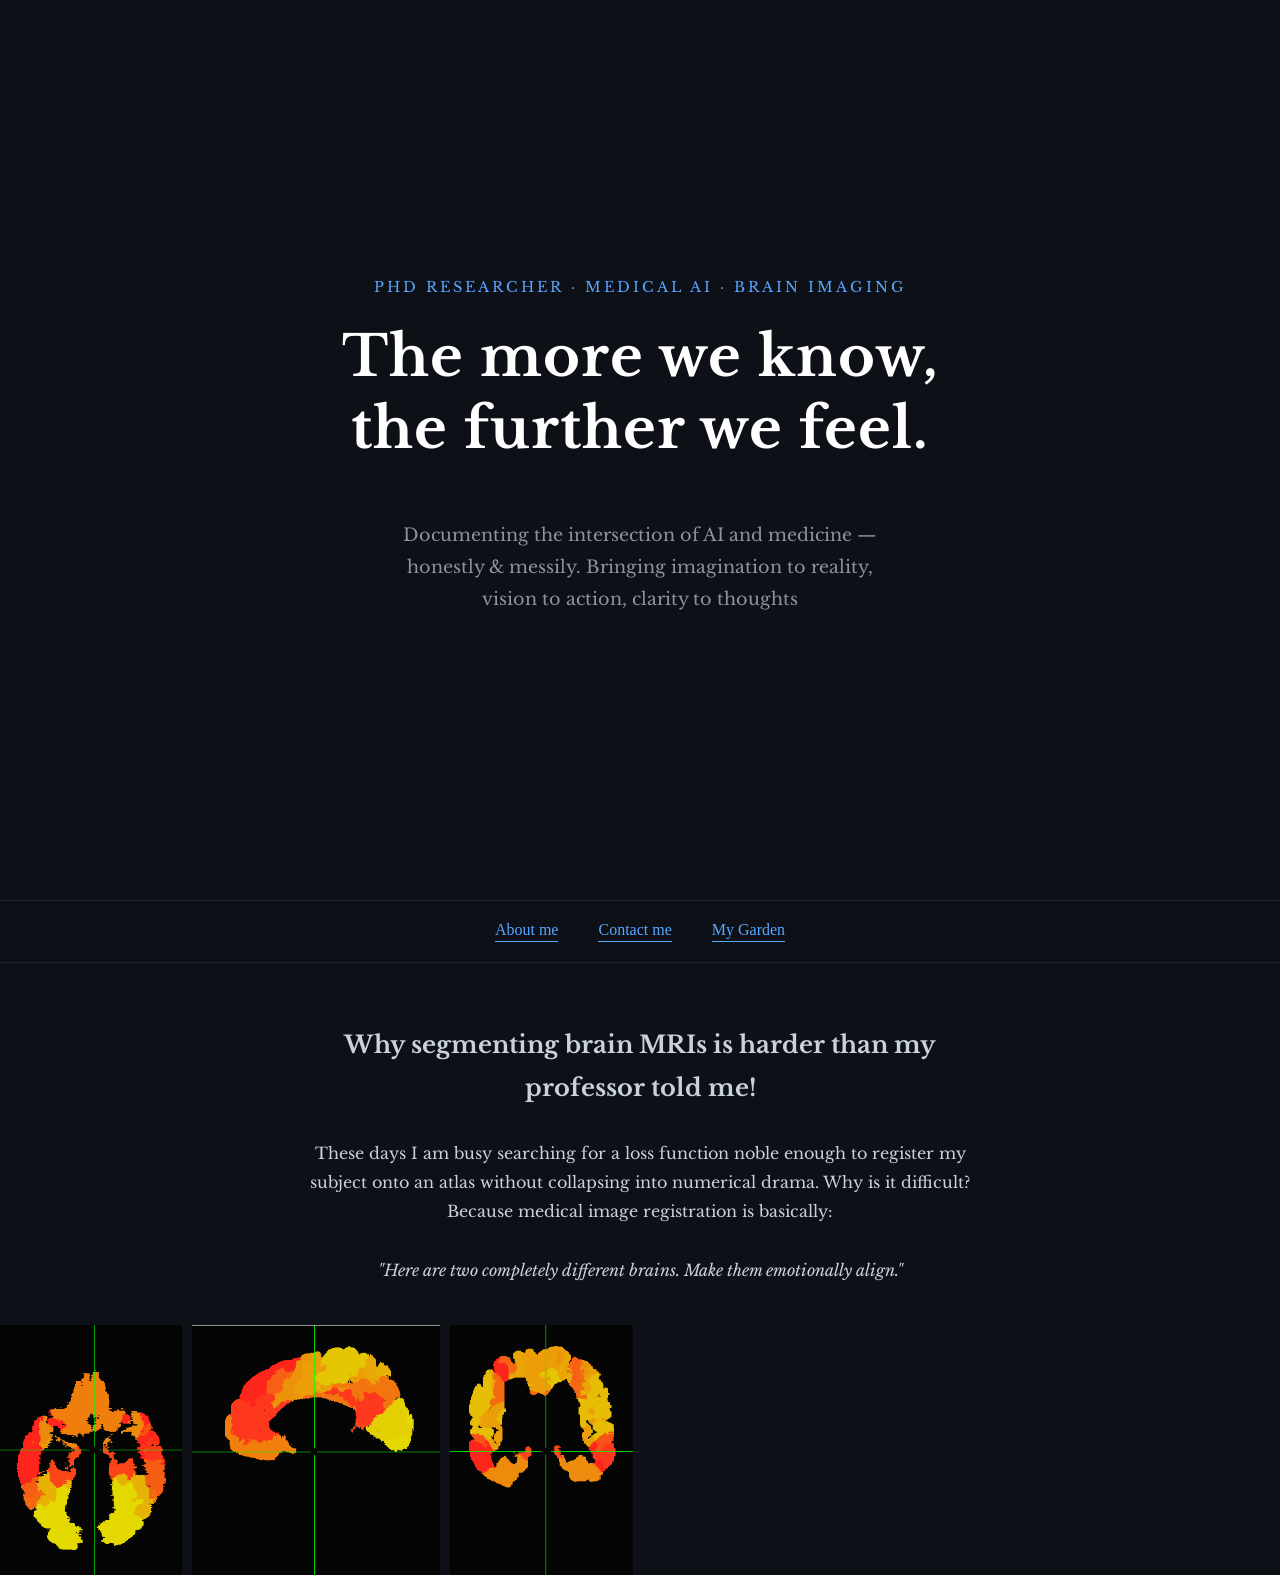
==== index.html @ f37e2a40 "added afni images" ====
<!DOCTYPE html>
<html lang="en">

<head>
  <meta charset="UTF-8">
  <meta name="viewport" content="width=device-width, initial-scale=1.0">
  <title>Sanju | Medical AI</title>
  <link rel="stylesheet" href="./style.css" />
  <link rel="preconnect" href="https://fonts.googleapis.com">
  <link rel="preconnect" href="https://fonts.gstatic.com" crossorigin>
  <link href="https://fonts.googleapis.com/css2?family=Libre+Baskerville:ital@0;1&display=swap" rel="stylesheet">
</head>

<body>

  <!-- HERO SECTION -->
  <section class="hero">
    <p class="hero-sub">PhD Researcher · Medical AI · Brain Imaging</p>
    <h1 class="hero-title">The more we know,<br>the further we feel.</h1>
    <p class="hero-desc">Documenting the intersection of AI and medicine — honestly & messily.
      Bringing imagination to reality, vision to action, clarity to thoughts</p>
    <!-- <a href="#post" class="hero-btn">Read my first post ↓</a> -->
    <!-- <a href="#post" class="hero-btn">Read my second post ↓</a> -->

  </section>

  <!-- NAV -->
  <nav>
    <a href="public/about.html">About me</a>
    <a href="public/contact.html">Contact me</a>
    <a href="public/garden.html">My Garden</a>
    
  </nav>

  <!-- FIRST POST -->
  <div class="bio" id="post">
    <h2>Why segmenting brain MRIs is harder than my professor told me!</h2>
    <p>
      These days I am busy searching for a loss function noble enough
      to register my subject onto an atlas
      without collapsing into numerical drama. Why is it difficult?
      Because medical image registration is basically:
    </p>
    <p><i>"Here are two completely different brains. Make them emotionally align."</i></p>
  </div>
  <div style="display: flex; gap: 10px; align-items: center;">
  <img src="./Screenshot from 2026-05-16 15-32-37.png" height="250" alt="axial-brain"/>
  <img src="./Screenshot from 2026-05-16 15-32-44.png" height="250" alt="sagittal-brain"/>
  <img src="./Screenshot from 2026-05-16 15-32-49.png" height="250" alt="sagittal-brain"/>
</div>

</body>
</html>
---- style.css ----
body {
    background-color: #0d1117;
    margin: 0;
    padding: 0;
}

h1 {
    text-transform: uppercase;
    font-size: 2rem;
    color: #58a6ff;
    letter-spacing: 2px;
    text-align: center;
    margin-top: 60px;
}

.bio {
    max-width: 700px;
    margin: 40px auto;
    color: #c9d1d9;
    font-family: Libre Baskerville, serif;
    text-align: center;
    line-height: 1.8;
}

p {
    max-width: 700px;
    margin: 30px auto;
    color: #c9d1d9;
    font-family: Libre Baskerville, serif;
    text-align: center;
    line-height: 1.8;
}

a {
    color: #58a6ff;
    text-decoration: none;
    border-bottom: 1px solid #58a6ff;
    padding-bottom: 2px;
}

a:hover {
    color: #ffffff;
    border-bottom-color: #ffffff;
}

/* HERO */
.hero {
    min-height: 100vh;
    display: flex;
    flex-direction: column;
    justify-content: center;
    align-items: center;
    text-align: center;
    padding: 0 20px;
}

.hero-sub {
    color: #58a6ff;
    font-family: Libre Baskerville, serif;
    font-size: 0.9rem;
    letter-spacing: 3px;
    text-transform: uppercase;
    margin-bottom: 20px;
}

.hero-title {
    font-size: 3.5rem;
    color: #ffffff;
    font-family: Libre Baskerville, serif;
    line-height: 1.3;
    margin: 0 0 24px 0;
    text-transform: none;
    letter-spacing: 1px;
}

.hero-desc {
    color: #8b949e;
    font-size: 1.1rem;
    font-family: Libre Baskerville, serif;
    max-width: 500px;
    line-height: 1.8;
    margin-bottom: 40px;
}

.hero-btn {
    border: 1px solid #58a6ff;
    padding: 12px 28px;
    border-radius: 4px;
    font-family: Libre Baskerville, serif;
    font-size: 0.95rem;
}

/* NAV */
nav {
    display: flex;
    justify-content: center;
    gap: 40px;
    padding: 20px 0;
    border-top: 1px solid #21262d;
    border-bottom: 1px solid #21262d;
    margin-bottom: 60px;
}
.image-registration {
    max-width: 700px;
    color: #c9d1d9;
    font-family: Libre Baskerville, serif;
    text-align: center;
    line-height: 1.8;
}
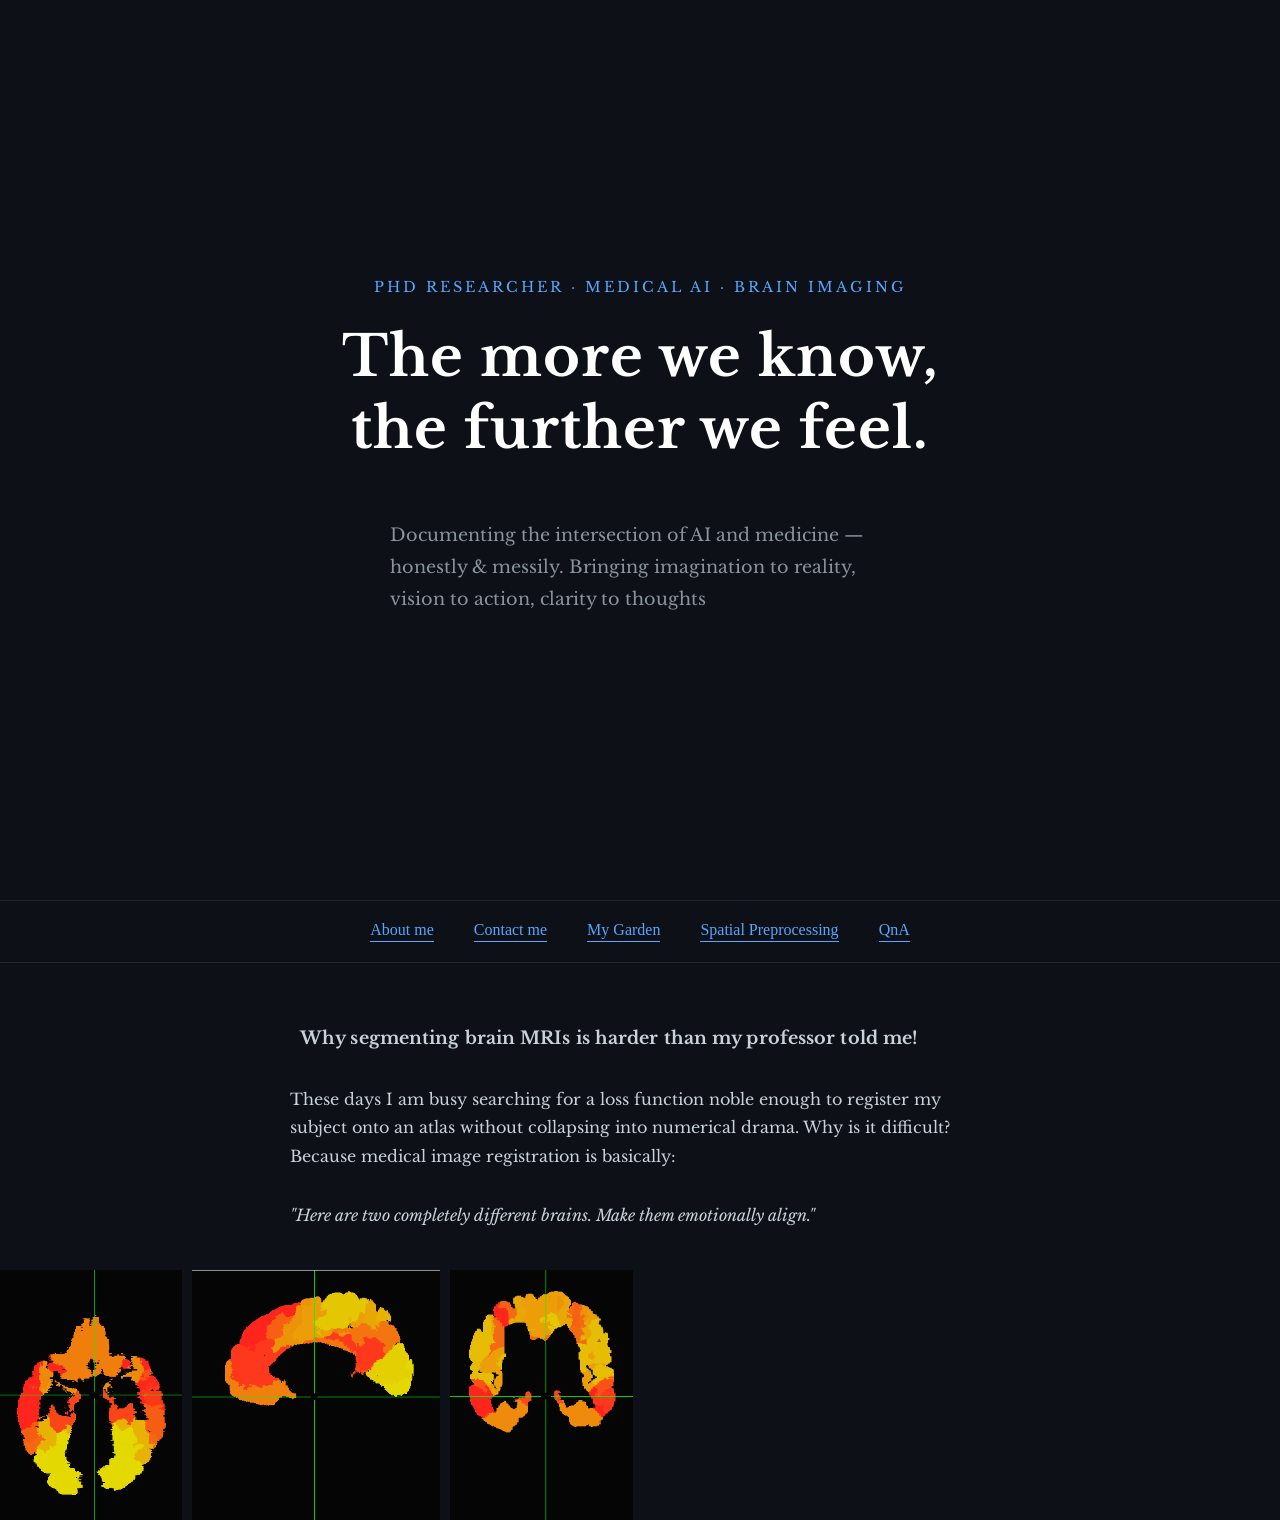
==== commit 0db6ec01: "Added QnA section" ====
--- a/index.html
+++ b/index.html
@@ -29,6 +29,8 @@
     <a href="public/about.html">About me</a>
     <a href="public/contact.html">Contact me</a>
     <a href="public/garden.html">My Garden</a>
+    <a href="public/19MayNotes.html">Spatial Preprocessing</a>
+    <a href ="public/QnA.html">QnA</a>
     
   </nav>
 
--- a/style.css
+++ b/style.css
@@ -9,10 +9,21 @@
     font-size: 2rem;
     color: #58a6ff;
     letter-spacing: 2px;
+    margin-left: 10px;
     text-align: center;
     margin-top: 60px;
 }
 
+h2 {
+  text-transform: inherit;
+  font-size: 1.1rem;
+  color: #c9d1d9;
+  letter-spacing: 0.1px;
+  text-align: left;
+  margin-top: 10px;
+  margin-left: 10px;
+  margin-bottom: 5px;
+}
 .bio {
     max-width: 700px;
     margin: 40px auto;
@@ -27,7 +38,7 @@
     margin: 30px auto;
     color: #c9d1d9;
     font-family: Libre Baskerville, serif;
-    text-align: center;
+    text-align: left;
     line-height: 1.8;
 }
 
@@ -107,3 +118,228 @@
     text-align: center;
     line-height: 1.8;
 }
+.garden-section {
+      margin: 2.5rem 0;
+      color: #c9d1d9;
+    }
+.garden-section h2 {
+      font-family: 'Libre Baskerville', serif;
+      color: #c9d1d9;
+      font-size: 1.3rem;
+      margin-bottom: 1rem;
+      border-bottom: 1px solid #e0ddd6;
+      padding-bottom: 0.4rem;
+    }
+ 
+.garden-section p {
+      font-family: 'Libre Baskerville', serif;
+      color: #c9d1d9;
+      line-height: 1.85;
+      font-size: 0.97rem;
+    }
+    /* ── Roadmap ── */
+.roadmap {
+      display: flex;
+      color: #c9d1d9;
+      flex-direction: column;
+      gap: 0;
+      margin-top: 1.5rem;
+      position: relative;
+    }
+ 
+.roadmap-stage {
+      display: grid;
+      color: #c9d1d9;
+      grid-template-columns: 110px 1px 1fr;
+      gap: 0 1.5rem;
+      align-items: start;
+    }
+ 
+.stage-label {
+      text-align: right;
+      color: #c9d1d9;
+      padding-top: 0.2rem;
+    }
+ .stage-label span {
+      font-family: 'Libre Baskerville', serif;
+      font-size: 0.72rem;
+      font-style: italic;
+      color: #c9d1d9;
+      display: block;
+      line-height: 1.4;
+    }
+ 
+.stage-label strong {
+      font-family: 'Libre Baskerville', serif;
+      font-size: 0.82rem;
+      display: block;
+      color: #c9d1d9;
+      margin-bottom: 2px;
+    }
+ 
+.stage-line {
+      background: #d4d0c8;
+      color: #c9d1d9;
+      width: 1px;
+      position: relative;
+      min-height: 100%;
+    }
+ 
+.stage-line::before {
+      content: '';
+      width: 9px;
+      height: 9px;
+      border-radius: 50%;
+      color: #c9d1d9;
+      position: absolute;
+      top: 6px;
+      left: 50%;
+      transform: translateX(-50%);
+    }
+ 
+.stage-line.done::before {
+      background: #3b6d11;
+      color: #c9d1d9;
+    }
+ 
+.stage-line.active::before {
+      background: #185fa5;
+      box-shadow: 0 0 0 3px #e6f1fb;
+    }
+ 
+.stage-content {
+      padding: 0 0 2rem 0;
+      color: white;
+    }
+ 
+.stage-content h3 {
+      font-family: 'Libre Baskerville', serif;
+      color: #c9d1d9;
+      font-size: 0.9rem;
+      margin: 0 0 0.5rem;
+    }
+    .resource-list {
+      list-style: none;
+      padding: 0;
+      margin: 0;
+      display: flex;
+      flex-direction: column;
+      gap: 0.35rem;
+    }
+ 
+    .resource-list li {
+      font-family: 'Libre Baskerville', serif;
+      font-size: 0.82rem;
+      color: #c9d1d9;
+      line-height: 1.5;
+      display: flex;
+      align-items: baseline;
+      gap: 0.5rem;
+    }
+ 
+    .resource-list li::before {
+      content: '→';
+      font-size: 0.75rem;
+      color: #c9d1d9;
+      flex-shrink: 0;
+    }
+ 
+    .badge {
+      display: inline-block;
+      font-size: 0.65rem;
+      color: #c9d1d9;
+      font-family: monospace;
+      padding: 1px 6px;
+      border-radius: 3px;
+      margin-left: 4px;
+      vertical-align: middle;
+      flex-shrink: 0;
+    }
+ 
+    .badge-done {
+      background: #eaf3de;
+      color: #3b6d11;
+    }
+ 
+    .badge-next {
+      background: #e6f1fb;
+      color: #c9d1d9;
+    }
+ 
+    .badge-pending {
+      background: #f1efe8;
+      color: #888;
+    }
+ 
+    /* ── Session Notes ── */
+    .session-note {
+      border-left: 2px solid #d4d0c8;
+      padding-left: 1.2rem;
+      margin: 1.5rem 0;
+    }
+ 
+    .session-date {
+      margin: top 1px;
+      font-family: 'Libre Baskerville', serif;
+      font-size: 0.72rem;
+      font-style: italic;
+      color: #c9d1d9;
+      margin-bottom: 0.8rem;
+    }
+ 
+    .concept-block {
+      margin-bottom: 1.4rem;
+      color: #c9d1d9;
+    }
+ 
+    .concept-block h4 {
+      font-family: 'Libre Baskerville', serif;
+      font-size: 0.88rem;
+      color: #c9d1d9;
+      margin: 0 0 0.3rem;
+      font-style: italic;
+    }
+ 
+    .concept-block p {
+      font-family: 'Libre Baskerville', serif;
+      font-size: 0.84rem;
+      color: #c9d1d9;
+      line-height: 1.75;
+      margin: 0;
+    }
+ 
+    .math-note {
+      font-family: 'Libre Baskerville', serif;
+      font-size: 0.8rem;
+      background: #f7f5f0;
+      border-radius: 4px;
+      padding: 0.6rem 0.9rem;
+      margin-top: 0.5rem;
+      color: #444;
+      font-style: italic;
+    }
+ 
+    .open-question {
+      margin-top: 2rem;
+      padding: 1rem 1.2rem;
+      border: 1px dashed #c8c4ba;
+      border-radius: 2px;
+    }
+ 
+    .open-question p {
+      font-family: 'Libre Baskerville', serif;
+      font-size: 0.84rem;
+      font-style: italic;
+      color: white;
+      margin: 0;
+      line-height: 1.5;
+    }
+ 
+    .open-question p::before {
+      content: 'Open question: ';
+      font-style: normal;
+      font-size: 0.92rem;
+      color: #e10f0f;
+      display: block;
+      margin-bottom: 2px;
+    }
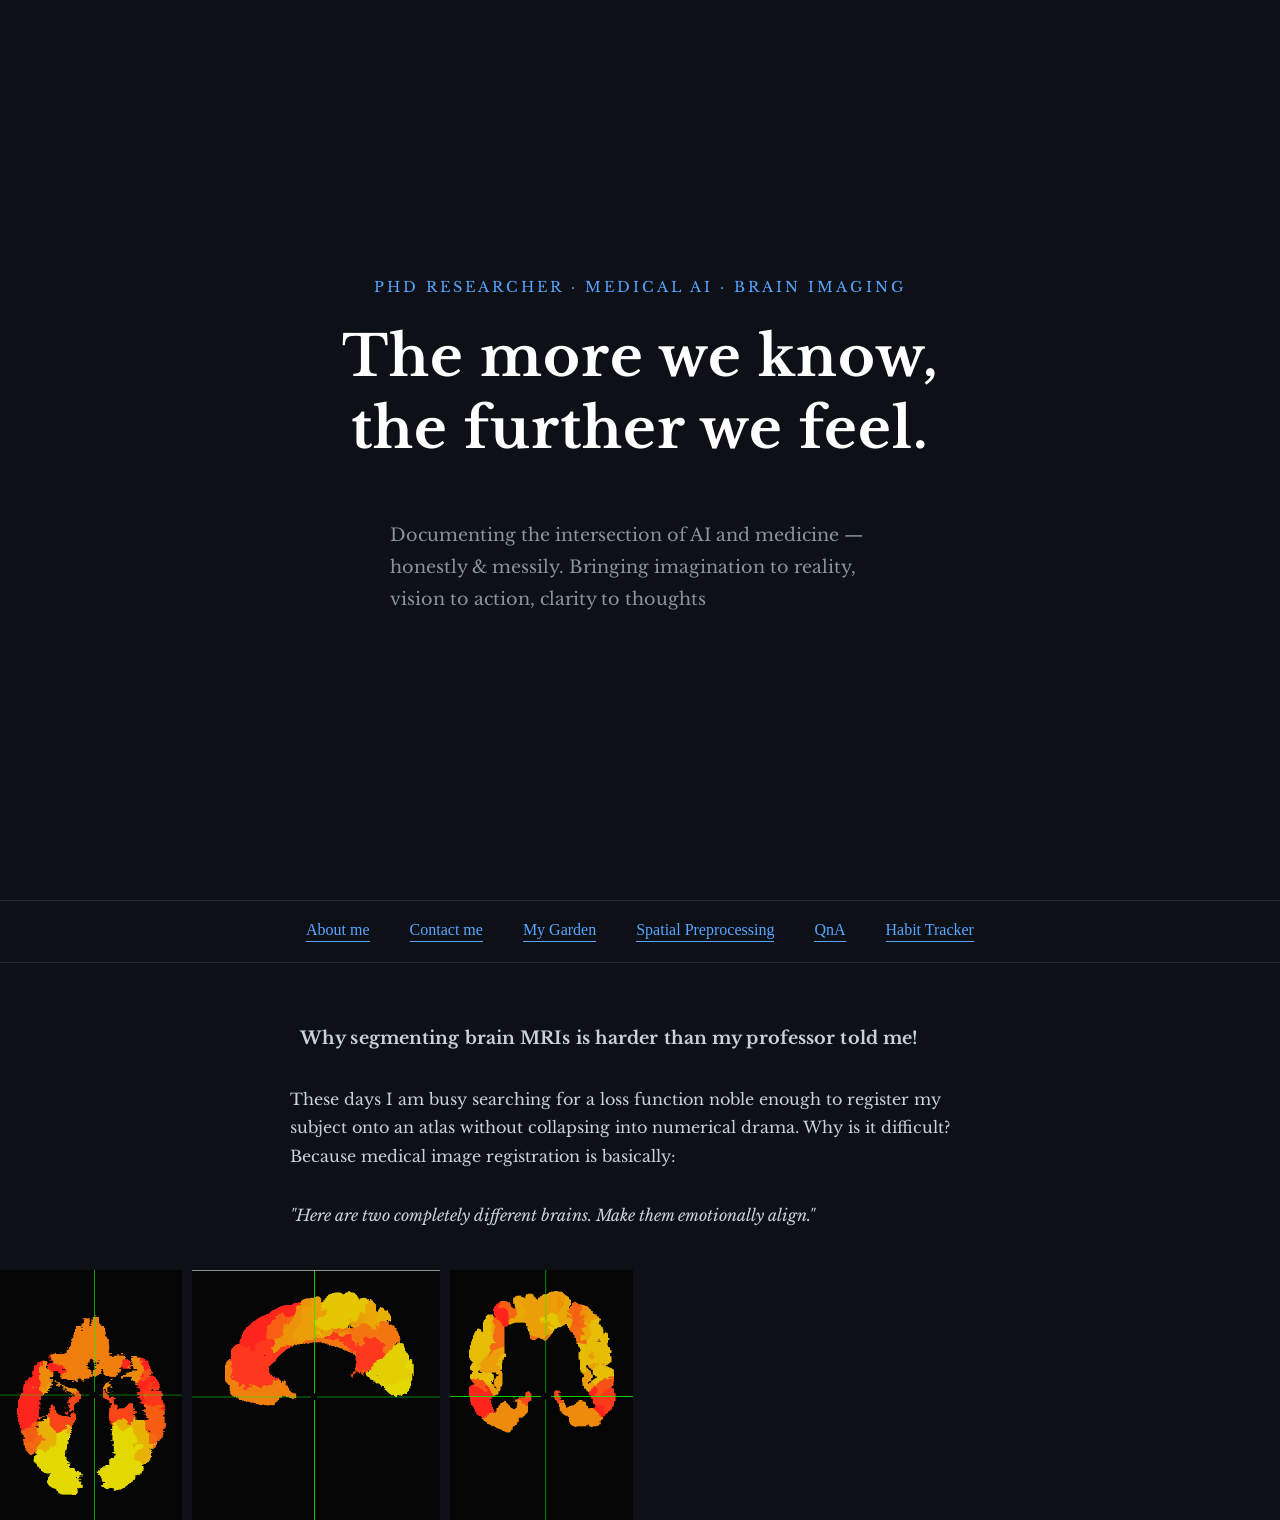
==== commit 3e4215b1: "Add link to Habit Tracker in navigation" ====
--- a/index.html
+++ b/index.html
@@ -31,6 +31,7 @@
     <a href="public/garden.html">My Garden</a>
     <a href="public/19MayNotes.html">Spatial Preprocessing</a>
     <a href ="public/QnA.html">QnA</a>
+    <a href="/brain-site/habit-tracker.html">Habit Tracker</a>
     
   </nav>
 
@@ -52,4 +53,4 @@
 </div>
 
 </body>
-</html>+</html>
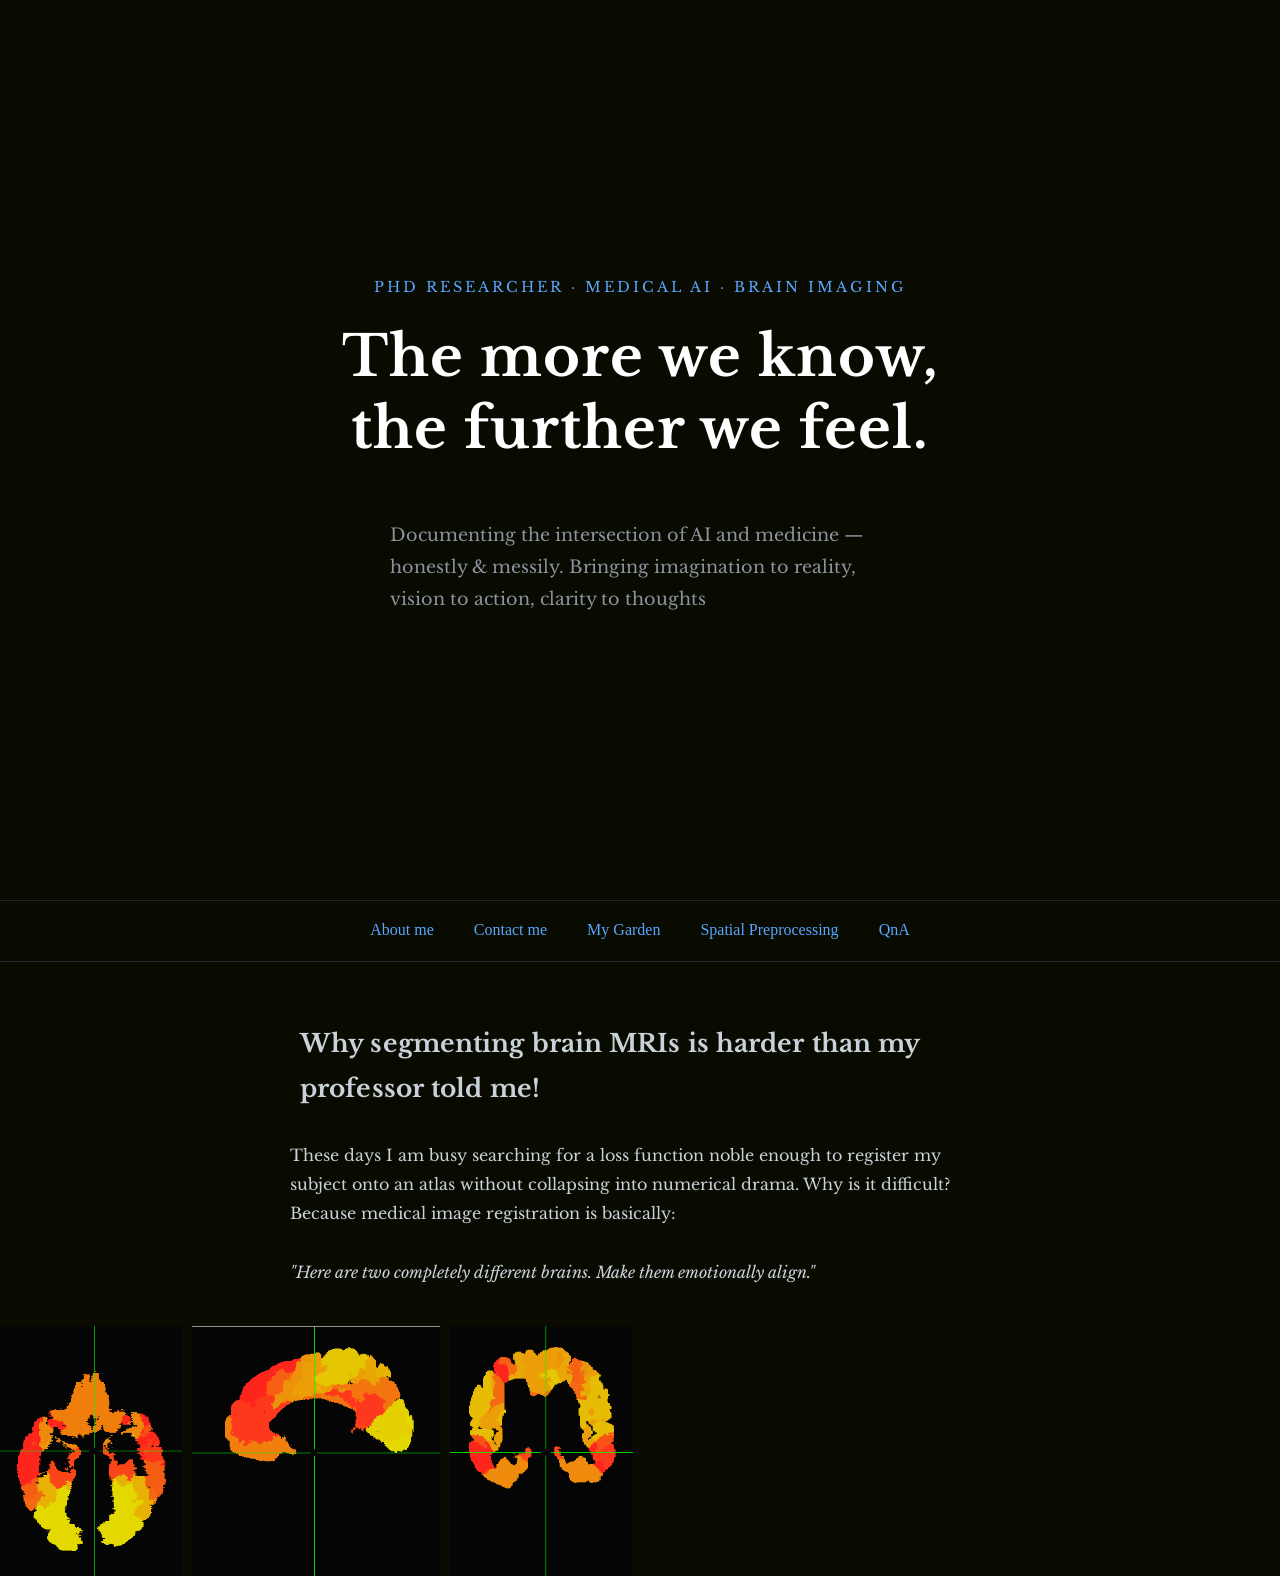
==== commit 5a3ed71d: "pulling remote to local" ====
--- a/index.html
+++ b/index.html
@@ -31,7 +31,6 @@
     <a href="public/garden.html">My Garden</a>
     <a href="public/19MayNotes.html">Spatial Preprocessing</a>
     <a href ="public/QnA.html">QnA</a>
-    <a href="/brain-site/habit-tracker.html">Habit Tracker</a>
     
   </nav>
 
--- a/style.css
+++ b/style.css
@@ -1,5 +1,5 @@
 body {
-    background-color: #0d1117;
+    background-color: #090b01;
     margin: 0;
     padding: 0;
 }
@@ -16,7 +16,7 @@
 
 h2 {
   text-transform: inherit;
-  font-size: 1.1rem;
+  font-size: 1.55rem;
   color: #c9d1d9;
   letter-spacing: 0.1px;
   text-align: left;
@@ -45,7 +45,6 @@
 a {
     color: #58a6ff;
     text-decoration: none;
-    border-bottom: 1px solid #58a6ff;
     padding-bottom: 2px;
 }
 
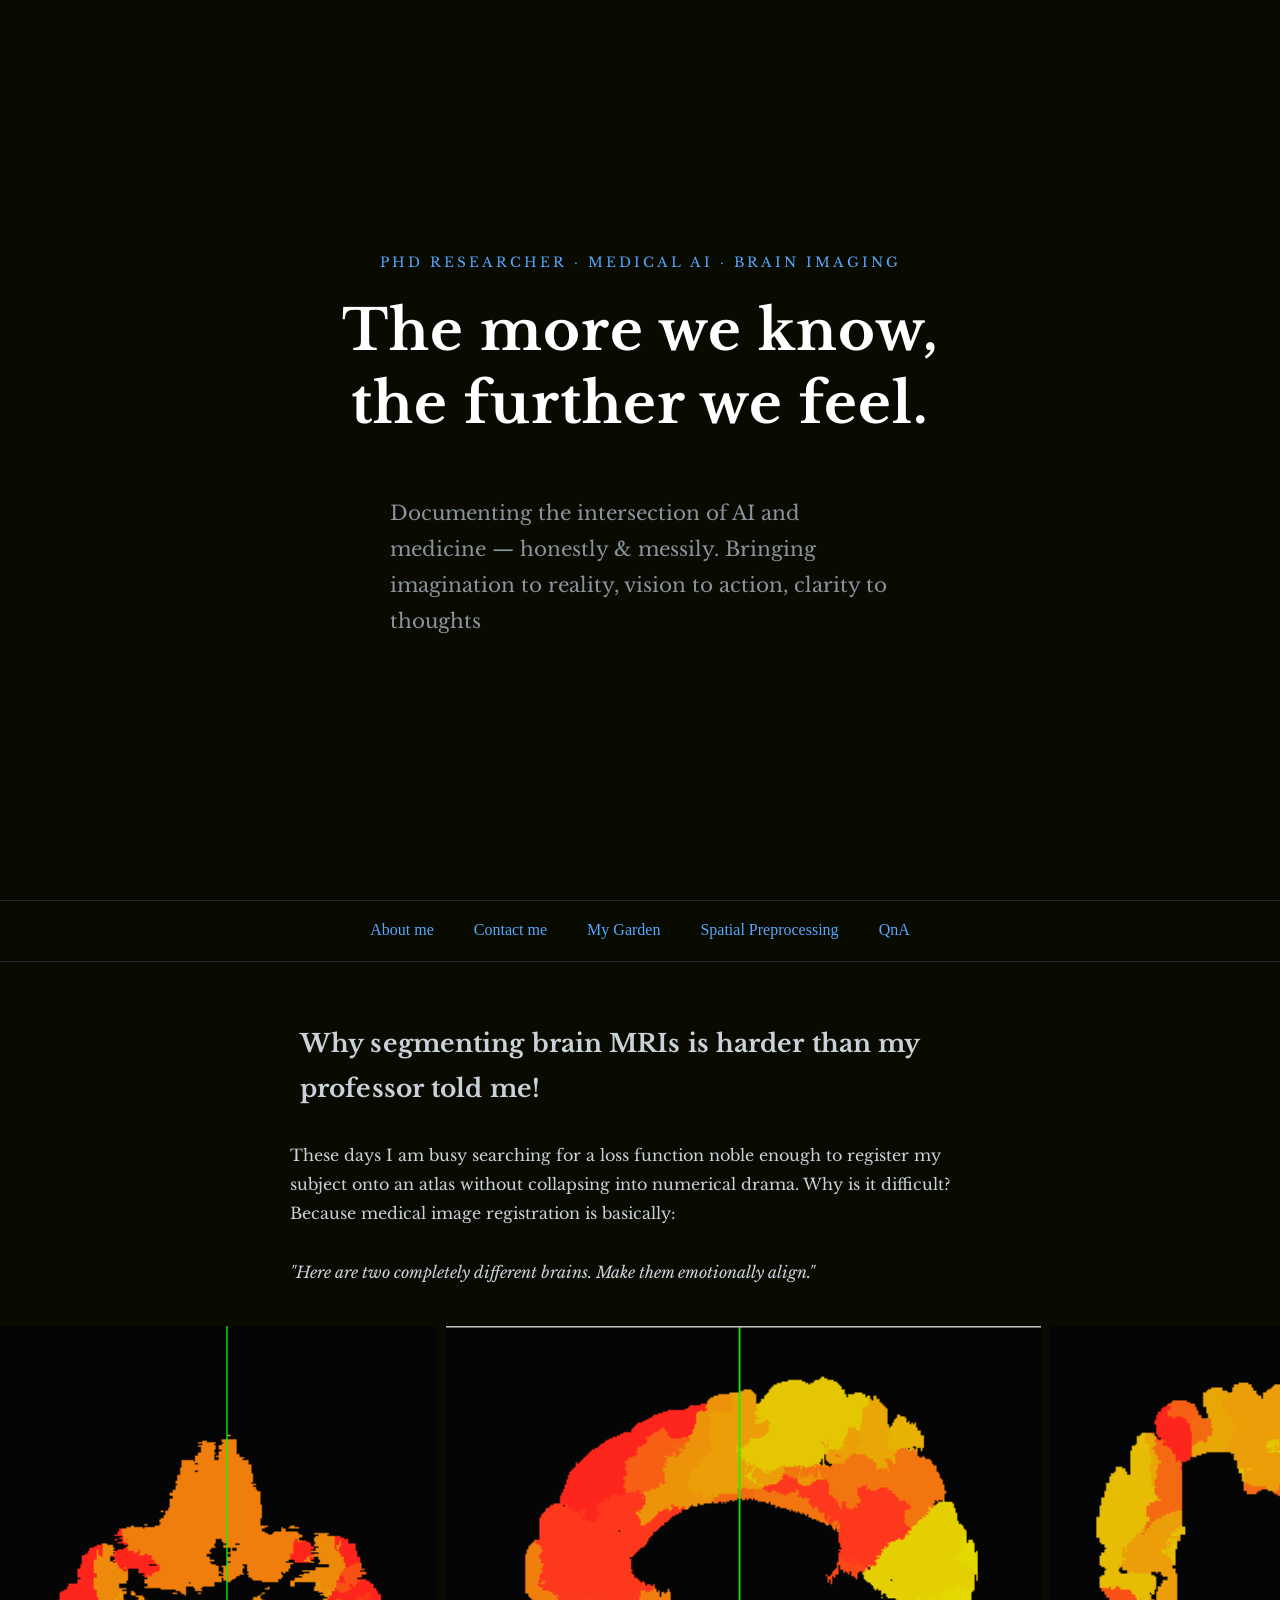
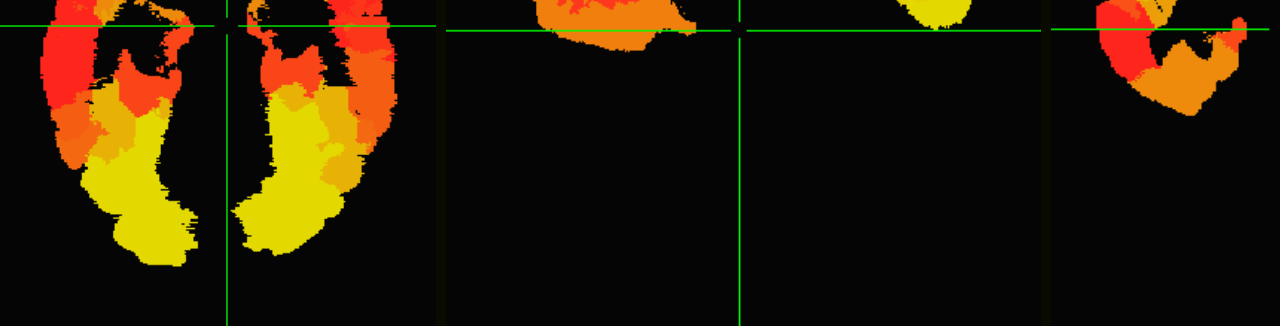
==== commit fc07f6c8: "modifird fig and QnA text" ====
--- a/index.html
+++ b/index.html
@@ -36,9 +36,10 @@
 
   <!-- FIRST POST -->
   <div class="bio" id="post">
-    <h2>Why segmenting brain MRIs is harder than my professor told me!</h2>
+    <h3>Why segmenting brain MRIs is harder than my professor told me!</h3>
     <p>
-      These days I am busy searching for a loss function noble enough
+      These days I am busy searching
+       for a loss function noble enough
       to register my subject onto an atlas
       without collapsing into numerical drama. Why is it difficult?
       Because medical image registration is basically:
@@ -46,9 +47,9 @@
     <p><i>"Here are two completely different brains. Make them emotionally align."</i></p>
   </div>
   <div style="display: flex; gap: 10px; align-items: center;">
-  <img src="./Screenshot from 2026-05-16 15-32-37.png" height="250" alt="axial-brain"/>
-  <img src="./Screenshot from 2026-05-16 15-32-44.png" height="250" alt="sagittal-brain"/>
-  <img src="./Screenshot from 2026-05-16 15-32-49.png" height="250" alt="sagittal-brain"/>
+  <img src="./Screenshot from 2026-05-16 15-32-37.png" height="600" alt="axial-brain"/>
+  <img src="./Screenshot from 2026-05-16 15-32-44.png" height="600" alt="sagittal-brain"/>
+  <img src="./Screenshot from 2026-05-16 15-32-49.png" height="600" alt="sagittal-brain"/>
 </div>
 
 </body>
--- a/style.css
+++ b/style.css
@@ -14,7 +14,7 @@
     margin-top: 60px;
 }
 
-h2 {
+h3 {
   text-transform: inherit;
   font-size: 1.55rem;
   color: #c9d1d9;
@@ -67,7 +67,7 @@
 .hero-sub {
     color: #58a6ff;
     font-family: Libre Baskerville, serif;
-    font-size: 0.9rem;
+    font-size: 0.85rem;
     letter-spacing: 3px;
     text-transform: uppercase;
     margin-bottom: 20px;
@@ -85,7 +85,7 @@
 
 .hero-desc {
     color: #8b949e;
-    font-size: 1.1rem;
+    font-size: 1.25rem;
     font-family: Libre Baskerville, serif;
     max-width: 500px;
     line-height: 1.8;
@@ -95,7 +95,7 @@
 .hero-btn {
     border: 1px solid #58a6ff;
     padding: 12px 28px;
-    border-radius: 4px;
+    border-radius: 2px;
     font-family: Libre Baskerville, serif;
     font-size: 0.95rem;
 }
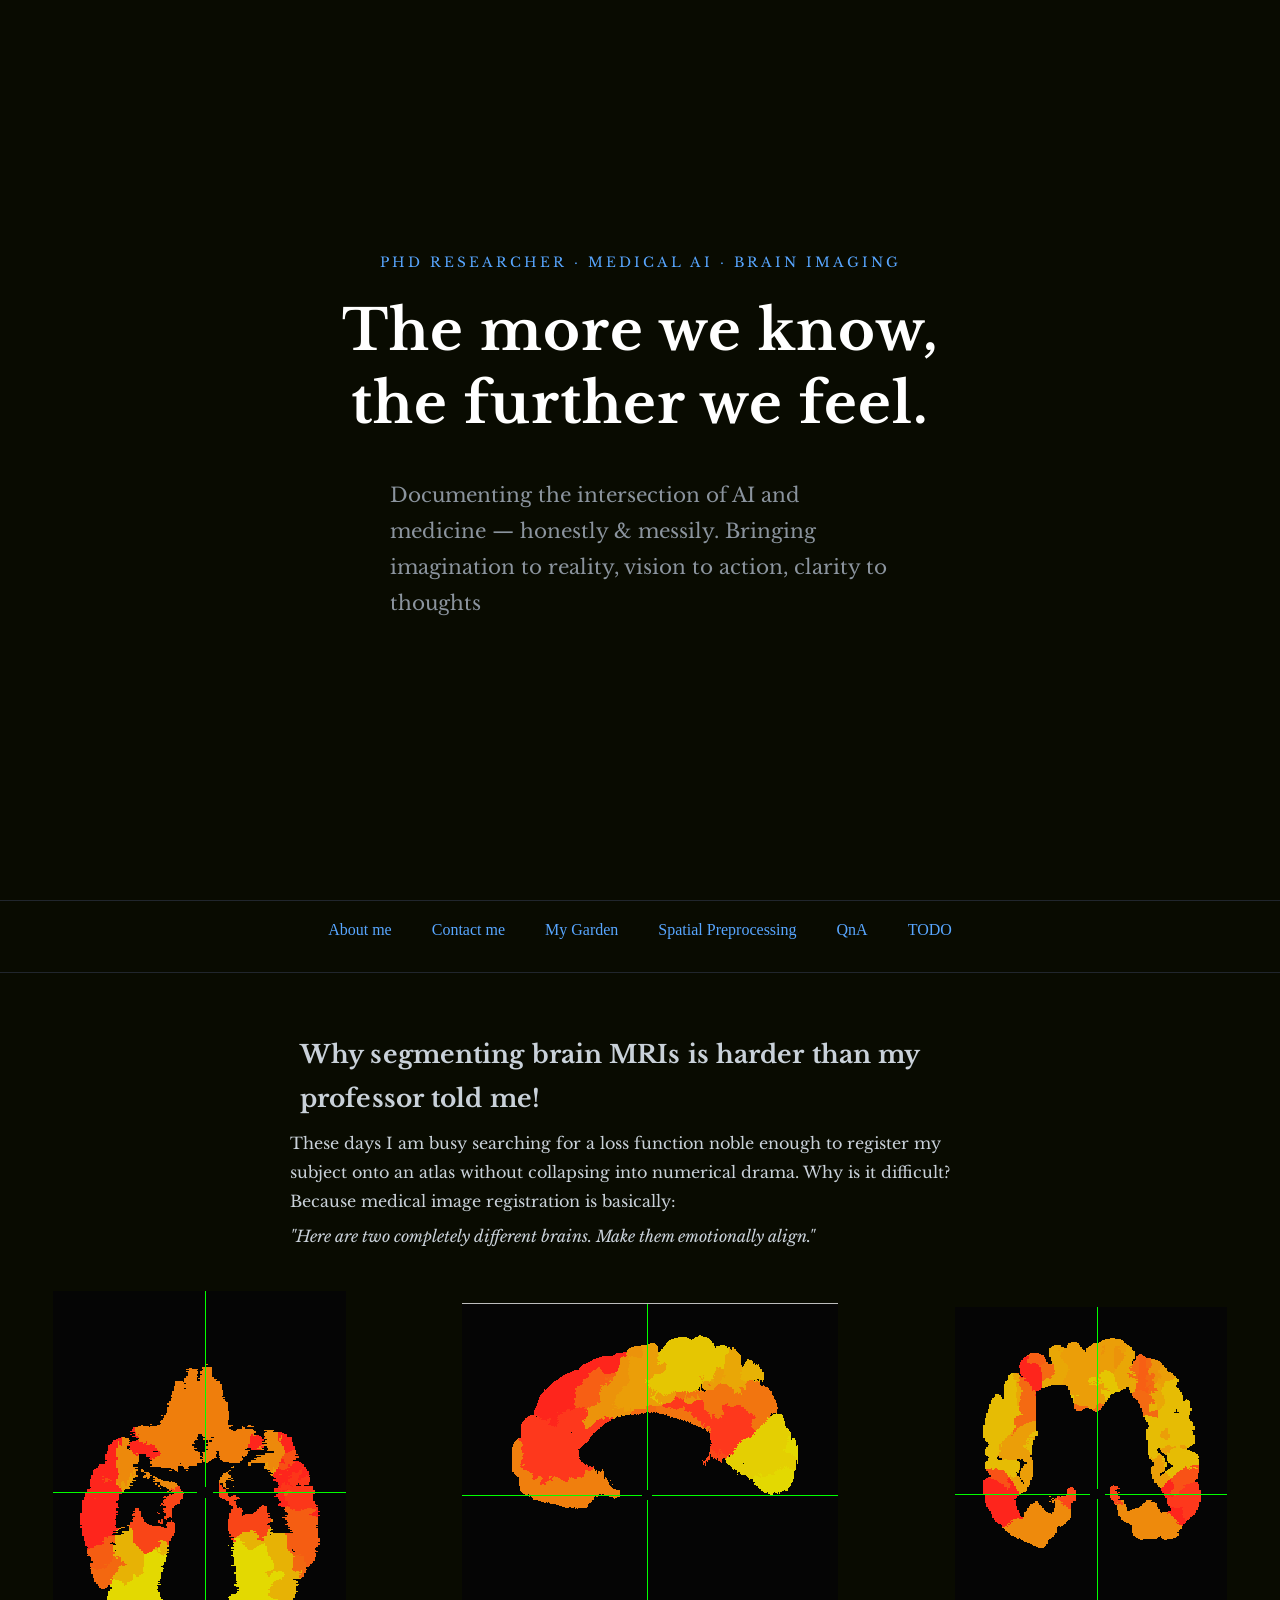
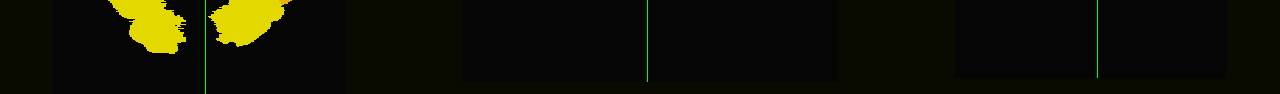
==== commit 0dffcd11: "update navigation link for Spatial Preprocessing and adjust image sizes for better display" ====
--- a/index.html
+++ b/index.html
@@ -29,9 +29,9 @@
     <a href="public/about.html">About me</a>
     <a href="public/contact.html">Contact me</a>
     <a href="public/garden.html">My Garden</a>
-    <a href="public/19MayNotes.html">Spatial Preprocessing</a>
+    <a href="public/spatial-preprocessing.html">Spatial Preprocessing</a>
     <a href ="public/QnA.html">QnA</a>
-    
+    <a href="public/TODO.html">TODO</a>
   </nav>
 
   <!-- FIRST POST -->
@@ -47,9 +47,9 @@
     <p><i>"Here are two completely different brains. Make them emotionally align."</i></p>
   </div>
   <div style="display: flex; gap: 10px; align-items: center;">
-  <img src="./Screenshot from 2026-05-16 15-32-37.png" height="600" alt="axial-brain"/>
-  <img src="./Screenshot from 2026-05-16 15-32-44.png" height="600" alt="sagittal-brain"/>
-  <img src="./Screenshot from 2026-05-16 15-32-49.png" height="600" alt="sagittal-brain"/>
+  <img src="./Screenshot from 2026-05-16 15-32-37.png" height="300" alt="axial-brain"/>
+  <img src="./Screenshot from 2026-05-16 15-32-44.png" height="300" alt="sagittal-brain"/>
+  <img src="./Screenshot from 2026-05-16 15-32-49.png" height="300" alt="sagittal-brain"/>
 </div>
 
 </body>
--- a/style.css
+++ b/style.css
@@ -33,9 +33,17 @@
     line-height: 1.8;
 }
 
+ul {
+    max-width: 600px;
+    margin: 1% auto;
+    color: #c9d1d9;
+    font-family: Libre Baskerville, serif;
+    text-align: left;
+    line-height: 1.5;
+}
 p {
     max-width: 700px;
-    margin: 30px auto;
+    margin: 1% auto;
     color: #c9d1d9;
     font-family: Libre Baskerville, serif;
     text-align: left;
@@ -45,7 +53,7 @@
 a {
     color: #58a6ff;
     text-decoration: none;
-    padding-bottom: 2px;
+    padding-bottom: 1%;
 }
 
 a:hover {
@@ -117,6 +125,22 @@
     text-align: center;
     line-height: 1.8;
 }
+
+
+.spatial-preprocessing-section {
+    max-width: 700px;
+    color: #c9d1d9;
+    font-family: Libre Baskerville, serif;
+    text-align: left;
+    line-height: 1;
+    margin: 0 2rem auto;
+}
+footer {
+      text-align: center;
+      background-color: blueviolet;
+      clear: both;
+    }
+
 .garden-section {
       margin: 2.5rem 0;
       color: #c9d1d9;
@@ -129,13 +153,37 @@
       border-bottom: 1px solid #e0ddd6;
       padding-bottom: 0.4rem;
     }
- 
 .garden-section p {
       font-family: 'Libre Baskerville', serif;
       color: #c9d1d9;
       line-height: 1.85;
       font-size: 0.97rem;
     }
+    
+.qna-section h2 {
+      font-family: 'Libre Baskerville', serif;
+      color: #0c7ae7;
+      font-size: 1.3rem;
+      margin-bottom: 1rem;
+      border-bottom: 1px solid #e0ddd6;
+      padding-bottom: 0.4rem;
+    }  
+
+.qna-section h3 {
+      font-family: 'Libre Baskerville', serif;
+      color: #c9d1d9;
+      font-size: 1.0rem;
+      margin-bottom: 0.5rem;
+    }
+
+.qna-section p {
+      font-family: 'Libre Baskerville', serif;
+      color: #c9d1d9;
+      line-height: 1.85;
+      font-size: 0.97rem;
+    }    
+
+
     /* ── Roadmap ── */
 .roadmap {
       display: flex;
@@ -177,8 +225,8 @@
     }
  
 .stage-line {
-      background: #d4d0c8;
-      color: #c9d1d9;
+      background: #da9816;
+      color: #e49a05;
       width: 1px;
       position: relative;
       min-height: 100%;
@@ -186,13 +234,13 @@
  
 .stage-line::before {
       content: '';
-      width: 9px;
+      width: 8px;
       height: 9px;
       border-radius: 50%;
       color: #c9d1d9;
       position: absolute;
-      top: 6px;
-      left: 50%;
+      top: 5px;
+      left: 60%;
       transform: translateX(-50%);
     }
  
@@ -242,6 +290,13 @@
       color: #c9d1d9;
       flex-shrink: 0;
     }
+    img {
+      float: left;
+      max-width: 30%;
+      height: auto;
+      display: block;
+      margin: 0 auto;
+    }
  
     .badge {
       display: inline-block;
@@ -309,11 +364,11 @@
  
     .math-note {
       font-family: 'Libre Baskerville', serif;
-      font-size: 0.8rem;
+      font-size: 1.2 rem;
       background: #f7f5f0;
-      border-radius: 4px;
-      padding: 0.6rem 0.9rem;
-      margin-top: 0.5rem;
+      border-radius: 2px;
+      padding: 0.4rem 0.9rem;
+      margin-top: 0.3rem;
       color: #444;
       font-style: italic;
     }
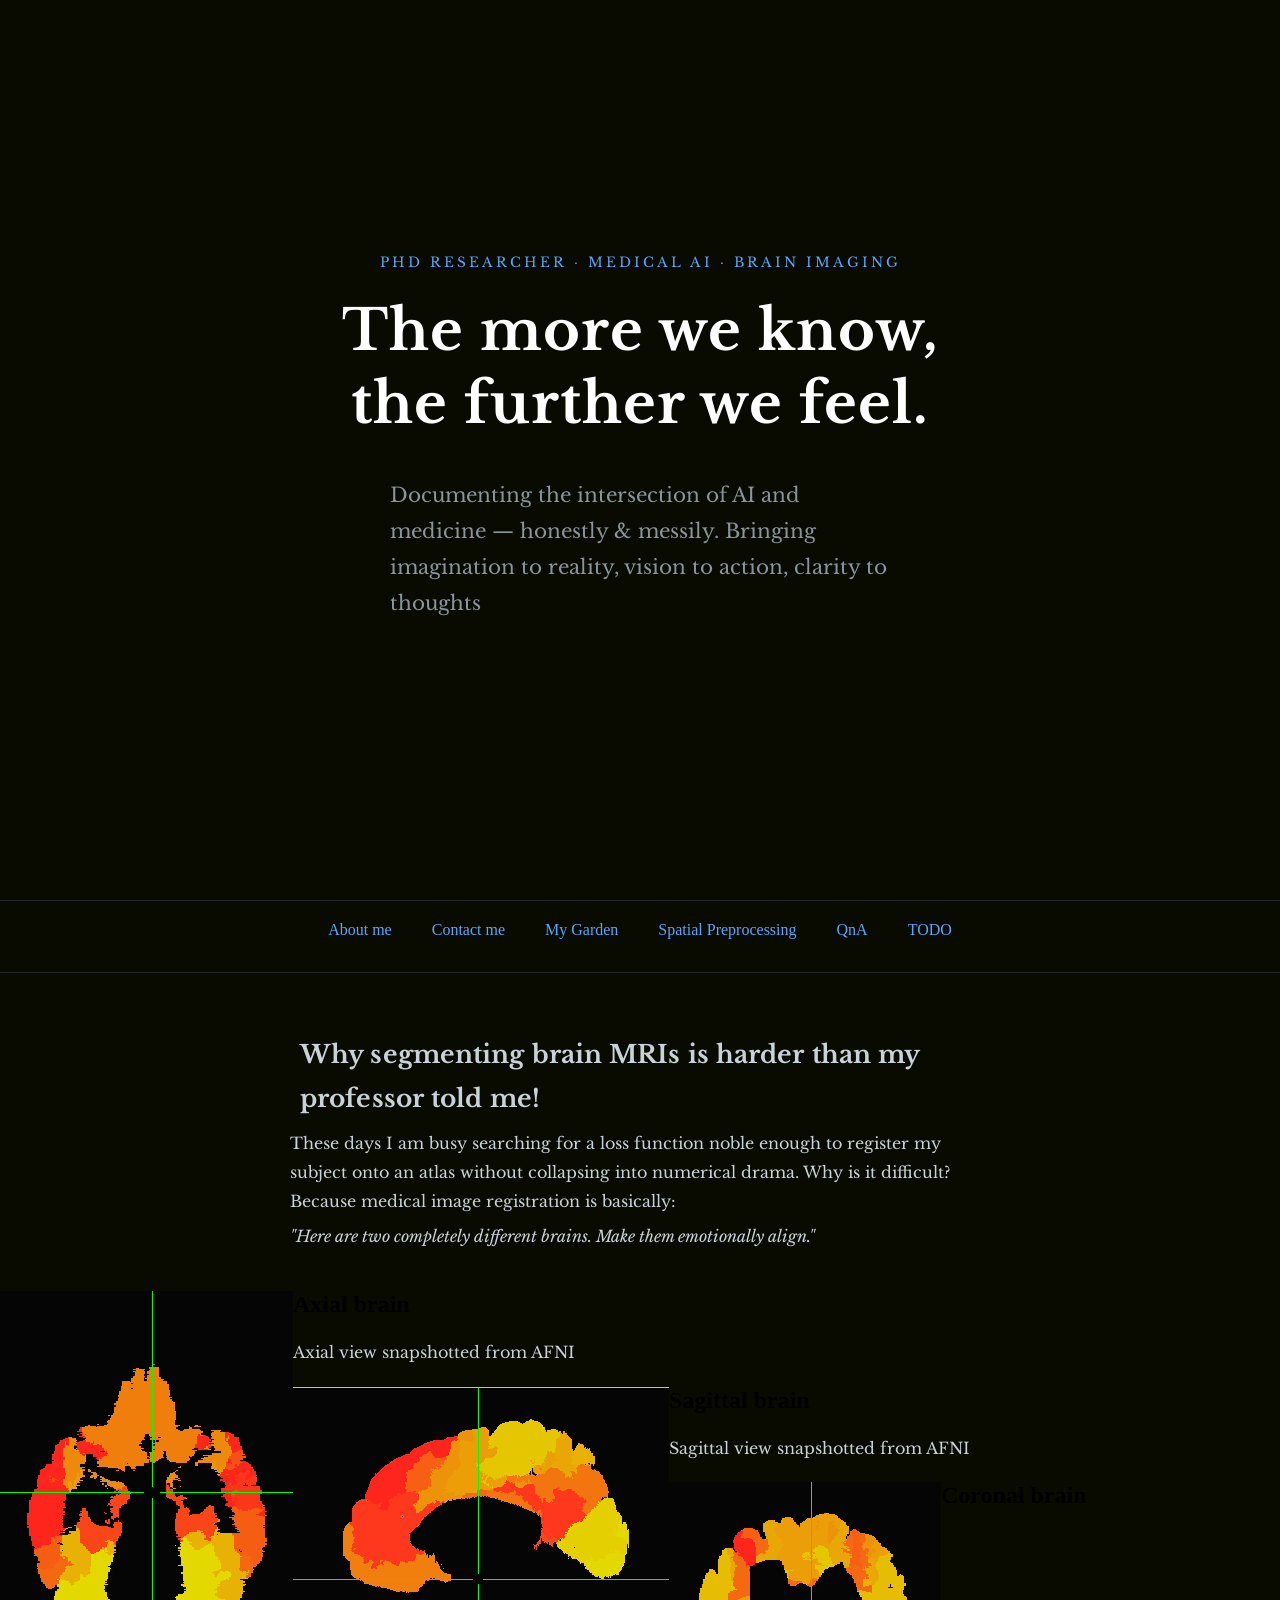
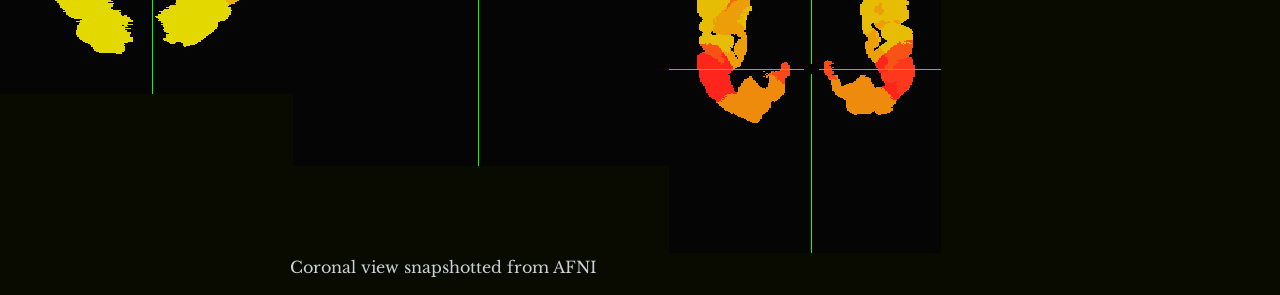
==== commit 269e4cfe: "updated index.html" ====
--- a/index.html
+++ b/index.html
@@ -46,11 +46,31 @@
     </p>
     <p><i>"Here are two completely different brains. Make them emotionally align."</i></p>
   </div>
-  <div style="display: flex; gap: 10px; align-items: center;">
-  <img src="./Screenshot from 2026-05-16 15-32-37.png" height="300" alt="axial-brain"/>
-  <img src="./Screenshot from 2026-05-16 15-32-44.png" height="300" alt="sagittal-brain"/>
-  <img src="./Screenshot from 2026-05-16 15-32-49.png" height="300" alt="sagittal-brain"/>
-</div>
+
+  
+  <!-- <div style="display: flex; gap: 10px; align-items: center;"> -->
+  <div class="left card"><img class="tile-image" src="./Screenshot from 2026-05-16 15-32-37.png" alt="axial-brain"/>
+  <h2 class="card-title">Axial brain</h2>
+  <p class="card-text"> Axial view snapshotted from AFNI </p>
+  </div>
+
+  <div class="center card"><img class="tile-image" src="./Screenshot from 2026-05-16 15-32-44.png" alt="sagittal-brain"/>
+  <h2 class="card-title">Sagittal brain</h2>
+  <p class="card-text"> Sagittal view snapshotted from AFNI </p>
+  </div>
+
+  <div class="right card"><img class="tile-image" src="./Screenshot from 2026-05-16 15-32-49.png" alt="coronal-brain"/>
+  <h2 class="card-title">Coronal brain</h2>
+  <p class="card-text"> Coronal view snapshotted from AFNI </p>
+  </div>
+
+
+  <!-- <div class="container">
+    <p> 3 views of brain</p>
+    <li><img class="tile-image" src="./Screenshot from 2026-05-16 15-32-37.png" alt="axial-brain"/></li>
+    <li><img class="tile-image" src="./Screenshot from 2026-05-16 15-32-44.png" alt="sagittal-brain"/></li>
+    <li><img class="tile-image" src="./Screenshot from 2026-05-16 15-32-49.png" alt="coronal-brain"/></li>
+  </div> -->
 
 </body>
 </html>
--- a/style.css
+++ b/style.css
@@ -332,17 +332,17 @@
       margin: 1.5rem 0;
     }
  
-    .session-date {
+    .Calculus {
       margin: top 1px;
       font-family: 'Libre Baskerville', serif;
-      font-size: 0.72rem;
-      font-style: italic;
-      color: #c9d1d9;
+      font-size: 1.0rem;
+      font-style: bold;
+      color: hsla(30, 84%, 53%, 0.949);
       margin-bottom: 0.8rem;
     }
  
     .concept-block {
-      margin-bottom: 1.4rem;
+      margin-bottom: 1.5rem; 
       color: #c9d1d9;
     }
  
@@ -350,8 +350,9 @@
       font-family: 'Libre Baskerville', serif;
       font-size: 0.88rem;
       color: #c9d1d9;
-      margin: 0 0 0.3rem;
-      font-style: italic;
+      margin: 0.2rem 0 0.1rem 0;  /* top | right | bottom | left */
+      font-weight: bold;
+      margin-bottom: 0.5rem;
     }
  
     .concept-block p {
@@ -359,7 +360,25 @@
       font-size: 0.84rem;
       color: #c9d1d9;
       line-height: 1.75;
-      margin: 0;
+      margin-bottom: 1.0rem;
+    }
+    
+    .code {
+      font-family: 'Courier New', monospace;
+      font-size: 0.92rem;
+      background: #f7f5f0;
+      border-radius: 2px;
+      /* padding: 0.2rem 0.4rem; */
+      color: #444;
+    }
+
+    .code h2 {
+      font-family: 'Courier New', monospace;
+      font-size: 1 rem;
+      background: #f7f5f0;
+      border-radius: 1px;
+      padding: 0.2rem 0.4rem;
+      color: #444;
     }
  
     .math-note {
@@ -368,7 +387,8 @@
       background: #f7f5f0;
       border-radius: 2px;
       padding: 0.4rem 0.9rem;
-      margin-top: 0.3rem;
+      margin-top: 0.6rem;
+      margin-bottom: 0.6rem;
       color: #444;
       font-style: italic;
     }
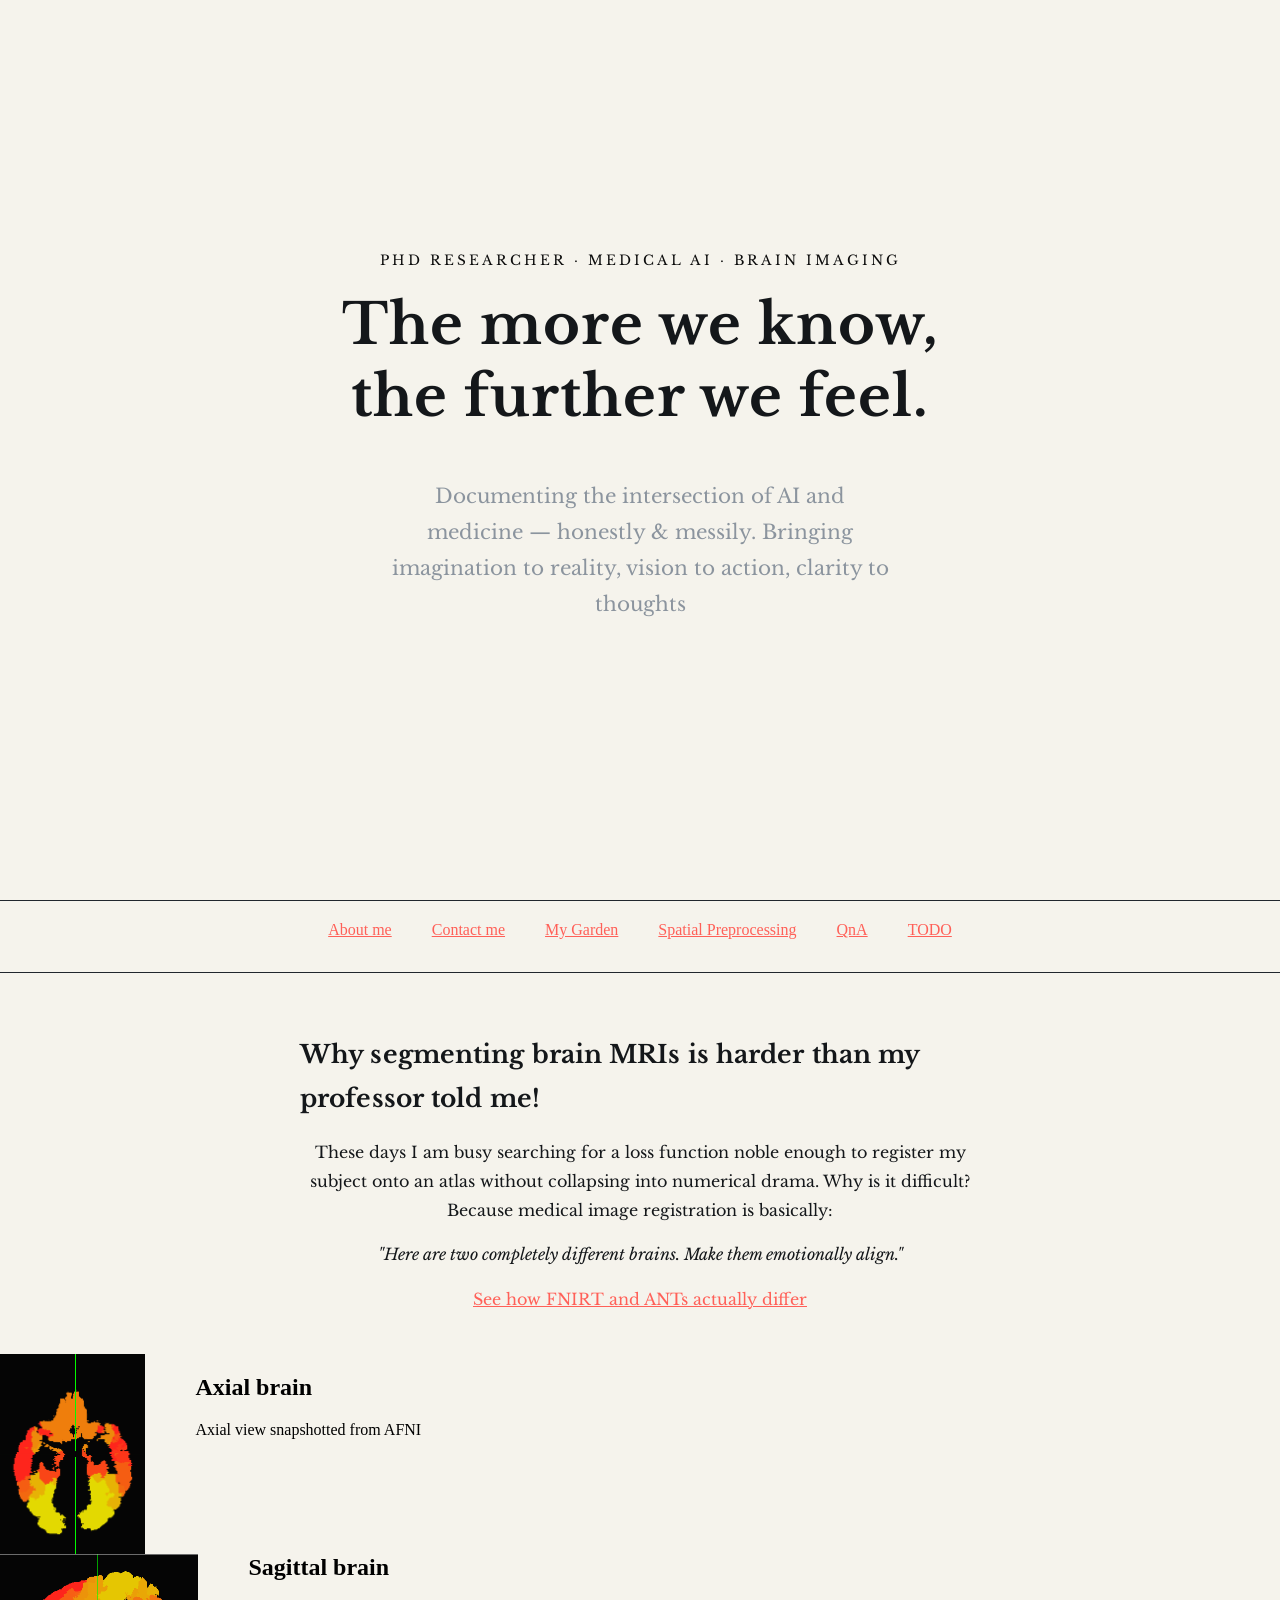
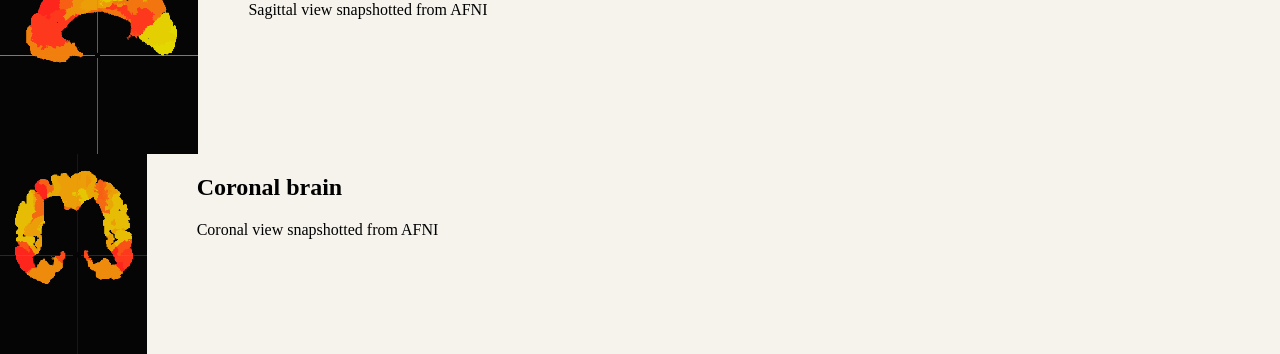
==== commit 28e25239: "Updated ANTs FNIRT info" ====
--- a/index.html
+++ b/index.html
@@ -45,6 +45,7 @@
       Because medical image registration is basically:
     </p>
     <p><i>"Here are two completely different brains. Make them emotionally align."</i></p>
+    <a href="public/garden.html#q7">See how FNIRT and ANTs actually differ</a>
   </div>
 
   
--- a/style.css
+++ b/style.css
@@ -1,5 +1,5 @@
 body {
-    background-color: #090b01;
+    background-color: #f5f3ec;
     margin: 0;
     padding: 0;
 }
@@ -7,7 +7,7 @@
 h1 {
     text-transform: uppercase;
     font-size: 2rem;
-    color: #58a6ff;
+    color: #131416;
     letter-spacing: 2px;
     margin-left: 10px;
     text-align: center;
@@ -17,7 +17,7 @@
 h3 {
   text-transform: inherit;
   font-size: 1.55rem;
-  color: #c9d1d9;
+  color: #14171a;
   letter-spacing: 0.1px;
   text-align: left;
   margin-top: 10px;
@@ -27,7 +27,7 @@
 .bio {
     max-width: 700px;
     margin: 40px auto;
-    color: #c9d1d9;
+    color: #14171a;
     font-family: Libre Baskerville, serif;
     text-align: center;
     line-height: 1.8;
@@ -36,29 +36,77 @@
 ul {
     max-width: 600px;
     margin: 1% auto;
-    color: #c9d1d9;
+    color: #14171a;
     font-family: Libre Baskerville, serif;
     text-align: left;
     line-height: 1.5;
 }
-p {
-    max-width: 700px;
-    margin: 1% auto;
-    color: #c9d1d9;
-    font-family: Libre Baskerville, serif;
-    text-align: left;
-    line-height: 1.8;
+.concept-block p {
+  font-family: 'Libre Baskerville', serif;
+  font-size: 0.84rem;
+  color: #14171a;
+  line-height: 1.75;
+  margin: 0.5rem 0 1rem 0;
+  max-width: 700px;
 }
 
 a {
-    color: #58a6ff;
-    text-decoration: none;
+    color: #ff6058;
+    text-decoration: underline;
     padding-bottom: 1%;
 }
 
 a:hover {
-    color: #ffffff;
-    border-bottom-color: #ffffff;
+    color: #14171a;
+    border-bottom-color: #14171a;
+}
+
+a:visited {
+  color: #ebbe0c;
+}
+
+.tile-image {
+  height: 200px;
+  float: left;
+  margin-right: 50px;
+}
+
+.card {
+  width: 100%;
+}
+
+.left {
+  float: left;
+}
+
+.right {
+  float: right;
+}
+
+.center {
+  float: center;
+}
+
+@media (max-width: 600px) {
+
+  h1 {
+    font-size: 3.5rem;
+    text-align: center;
+  }
+
+  .card {
+    width: 100%;
+    display: block;
+    margin-bottom: 30px;
+    text-align: justify;
+  }
+
+  .card img {
+    margin-bottom: 10px;
+    width: 100%;
+    display: inline;
+    object-fit: cover;
+  }
 }
 
 /* HERO */
@@ -73,7 +121,7 @@
 }
 
 .hero-sub {
-    color: #58a6ff;
+    color: rgb(11, 11, 11);
     font-family: Libre Baskerville, serif;
     font-size: 0.85rem;
     letter-spacing: 3px;
@@ -83,7 +131,7 @@
 
 .hero-title {
     font-size: 3.5rem;
-    color: #ffffff;
+    color: #14171a;
     font-family: Libre Baskerville, serif;
     line-height: 1.3;
     margin: 0 0 24px 0;
@@ -101,7 +149,7 @@
 }
 
 .hero-btn {
-    border: 1px solid #58a6ff;
+    border: 1px solid #101010;
     padding: 12px 28px;
     border-radius: 2px;
     font-family: Libre Baskerville, serif;
@@ -120,7 +168,7 @@
 }
 .image-registration {
     max-width: 700px;
-    color: #c9d1d9;
+    color: #14171a;
     font-family: Libre Baskerville, serif;
     text-align: center;
     line-height: 1.8;
@@ -129,7 +177,7 @@
 
 .spatial-preprocessing-section {
     max-width: 700px;
-    color: #c9d1d9;
+    color: #14171a;
     font-family: Libre Baskerville, serif;
     text-align: left;
     line-height: 1;
@@ -143,11 +191,11 @@
 
 .garden-section {
       margin: 2.5rem 0;
-      color: #c9d1d9;
+      color: #14171a;
     }
 .garden-section h2 {
       font-family: 'Libre Baskerville', serif;
-      color: #c9d1d9;
+      color: #14171a;
       font-size: 1.3rem;
       margin-bottom: 1rem;
       border-bottom: 1px solid #e0ddd6;
@@ -155,14 +203,14 @@
     }
 .garden-section p {
       font-family: 'Libre Baskerville', serif;
-      color: #c9d1d9;
+      color: #14171a;
       line-height: 1.85;
       font-size: 0.97rem;
     }
     
 .qna-section h2 {
       font-family: 'Libre Baskerville', serif;
-      color: #0c7ae7;
+      color: #f66;
       font-size: 1.3rem;
       margin-bottom: 1rem;
       border-bottom: 1px solid #e0ddd6;
@@ -171,14 +219,14 @@
 
 .qna-section h3 {
       font-family: 'Libre Baskerville', serif;
-      color: #c9d1d9;
+      color: #14171a;
       font-size: 1.0rem;
       margin-bottom: 0.5rem;
     }
 
 .qna-section p {
       font-family: 'Libre Baskerville', serif;
-      color: #c9d1d9;
+      color: #14171a;
       line-height: 1.85;
       font-size: 0.97rem;
     }    
@@ -187,7 +235,7 @@
     /* ── Roadmap ── */
 .roadmap {
       display: flex;
-      color: #c9d1d9;
+      color: #14171a;
       flex-direction: column;
       gap: 0;
       margin-top: 1.5rem;
@@ -196,7 +244,7 @@
  
 .roadmap-stage {
       display: grid;
-      color: #c9d1d9;
+      color: #14171a;
       grid-template-columns: 110px 1px 1fr;
       gap: 0 1.5rem;
       align-items: start;
@@ -204,14 +252,14 @@
  
 .stage-label {
       text-align: right;
-      color: #c9d1d9;
+      color: #14171a;
       padding-top: 0.2rem;
     }
  .stage-label span {
       font-family: 'Libre Baskerville', serif;
       font-size: 0.72rem;
       font-style: italic;
-      color: #c9d1d9;
+      color: #14171a;
       display: block;
       line-height: 1.4;
     }
@@ -220,13 +268,13 @@
       font-family: 'Libre Baskerville', serif;
       font-size: 0.82rem;
       display: block;
-      color: #c9d1d9;
+      color: #14171a;
       margin-bottom: 2px;
     }
  
 .stage-line {
-      background: #da9816;
-      color: #e49a05;
+      background: white;
+      color: #f66;
       width: 1px;
       position: relative;
       min-height: 100%;
@@ -237,7 +285,7 @@
       width: 8px;
       height: 9px;
       border-radius: 50%;
-      color: #c9d1d9;
+      color: #14171a;
       position: absolute;
       top: 5px;
       left: 60%;
@@ -245,23 +293,23 @@
     }
  
 .stage-line.done::before {
-      background: #3b6d11;
-      color: #c9d1d9;
+      background: #eaece8;
+      color: #14171a;
     }
  
 .stage-line.active::before {
-      background: #185fa5;
+      background: #f66;
       box-shadow: 0 0 0 3px #e6f1fb;
     }
  
 .stage-content {
       padding: 0 0 2rem 0;
-      color: white;
+      color: #14171a;
     }
  
 .stage-content h3 {
       font-family: 'Libre Baskerville', serif;
-      color: #c9d1d9;
+      color: #14171a;
       font-size: 0.9rem;
       margin: 0 0 0.5rem;
     }
@@ -277,7 +325,7 @@
     .resource-list li {
       font-family: 'Libre Baskerville', serif;
       font-size: 0.82rem;
-      color: #c9d1d9;
+      color: #14171a;
       line-height: 1.5;
       display: flex;
       align-items: baseline;
@@ -287,7 +335,7 @@
     .resource-list li::before {
       content: '→';
       font-size: 0.75rem;
-      color: #c9d1d9;
+      color: #14171a;
       flex-shrink: 0;
     }
     img {
@@ -301,7 +349,7 @@
     .badge {
       display: inline-block;
       font-size: 0.65rem;
-      color: #c9d1d9;
+      color: #14171a;
       font-family: monospace;
       padding: 1px 6px;
       border-radius: 3px;
@@ -317,7 +365,7 @@
  
     .badge-next {
       background: #e6f1fb;
-      color: #c9d1d9;
+      color: #14171a;
     }
  
     .badge-pending {
@@ -337,20 +385,20 @@
       font-family: 'Libre Baskerville', serif;
       font-size: 1.0rem;
       font-style: bold;
-      color: hsla(30, 84%, 53%, 0.949);
+      color: #f66(30, 84%, 53%, 0.949);
       margin-bottom: 0.8rem;
     }
  
     .concept-block {
       margin-bottom: 1.5rem; 
-      color: #c9d1d9;
+      color: #14171a;
     }
  
     .concept-block h4 {
       font-family: 'Libre Baskerville', serif;
       font-size: 0.88rem;
-      color: #c9d1d9;
-      margin: 0.2rem 0 0.1rem 0;  /* top | right | bottom | left */
+      color: #14171a;
+      margin: 1% auto;
       font-weight: bold;
       margin-bottom: 0.5rem;
     }
@@ -358,7 +406,7 @@
     .concept-block p {
       font-family: 'Libre Baskerville', serif;
       font-size: 0.84rem;
-      color: #c9d1d9;
+      color: #14171a;
       line-height: 1.75;
       margin-bottom: 1.0rem;
     }
@@ -368,7 +416,6 @@
       font-size: 0.92rem;
       background: #f7f5f0;
       border-radius: 2px;
-      /* padding: 0.2rem 0.4rem; */
       color: #444;
     }
 
@@ -404,7 +451,7 @@
       font-family: 'Libre Baskerville', serif;
       font-size: 0.84rem;
       font-style: italic;
-      color: white;
+      color: #14171a;
       margin: 0;
       line-height: 1.5;
     }
@@ -413,7 +460,7 @@
       content: 'Open question: ';
       font-style: normal;
       font-size: 0.92rem;
-      color: #e10f0f;
+      color: #f66;
       display: block;
       margin-bottom: 2px;
-    }
+    }
